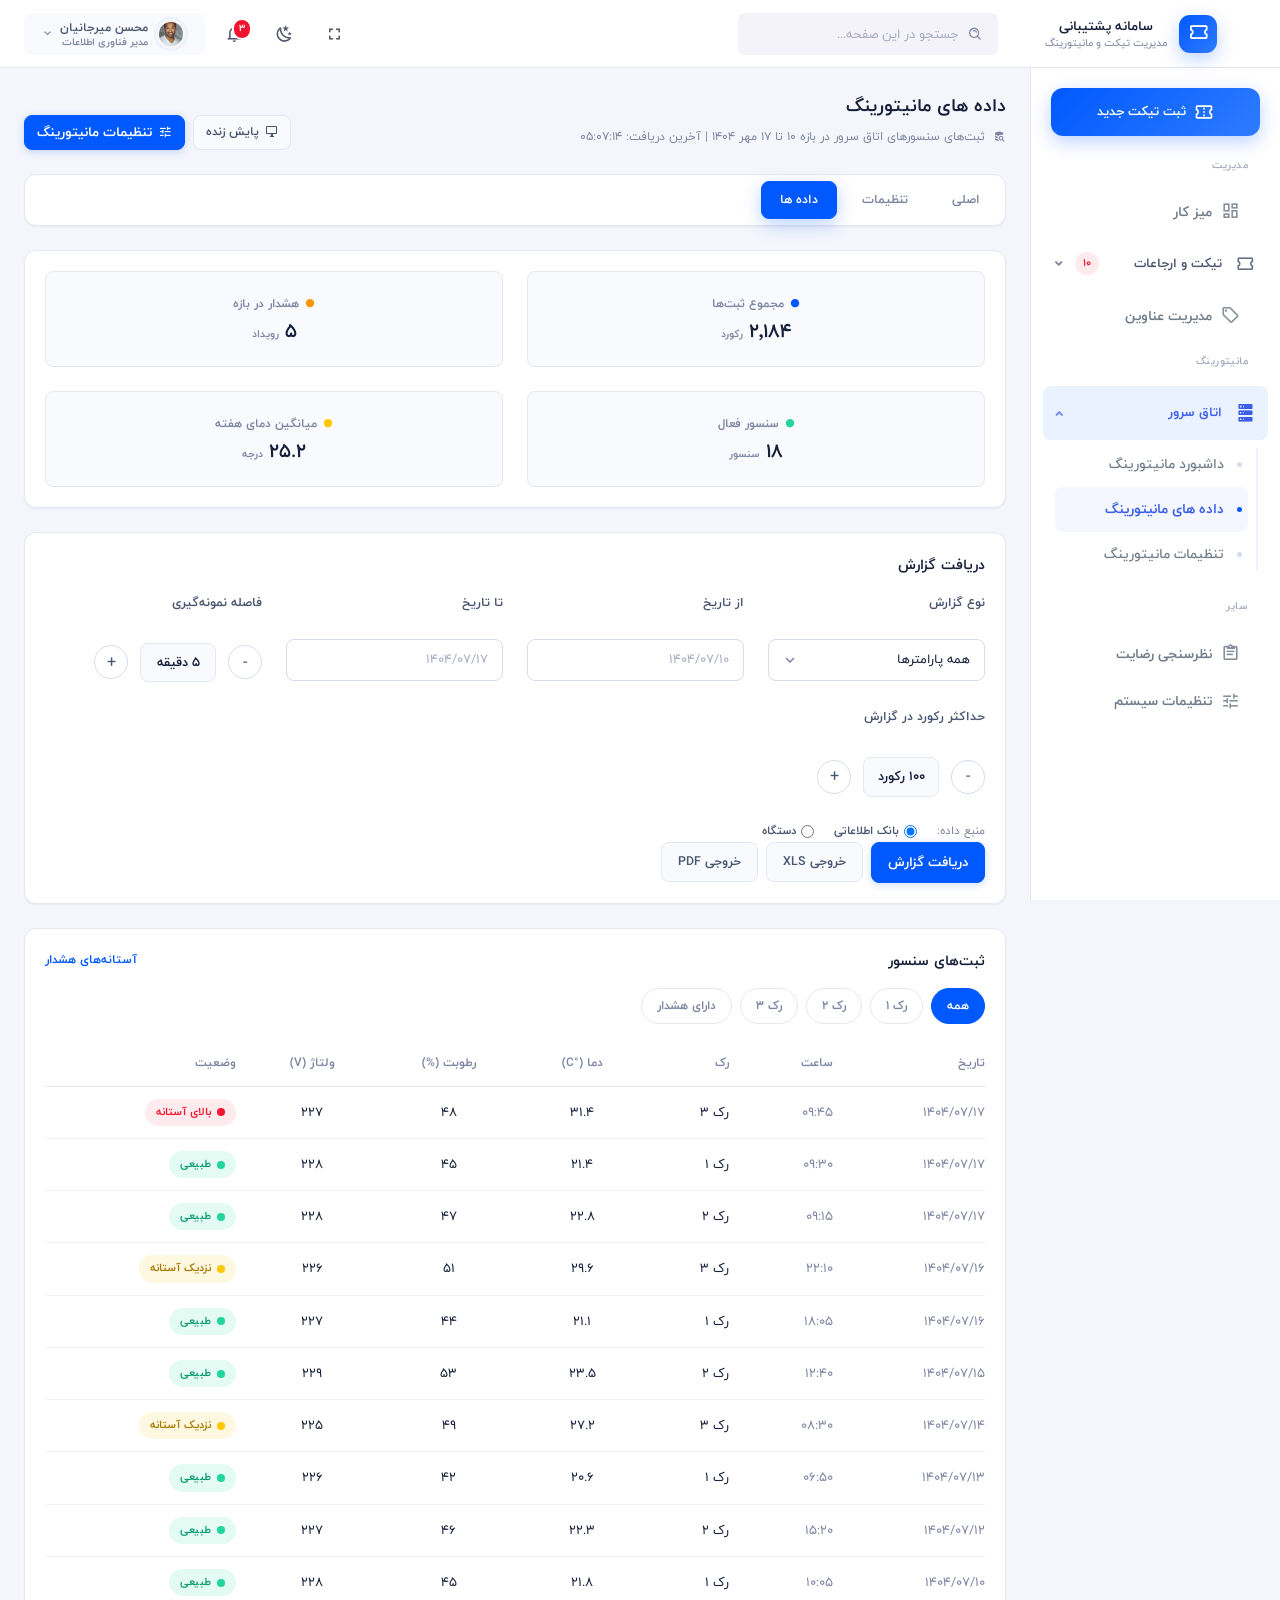
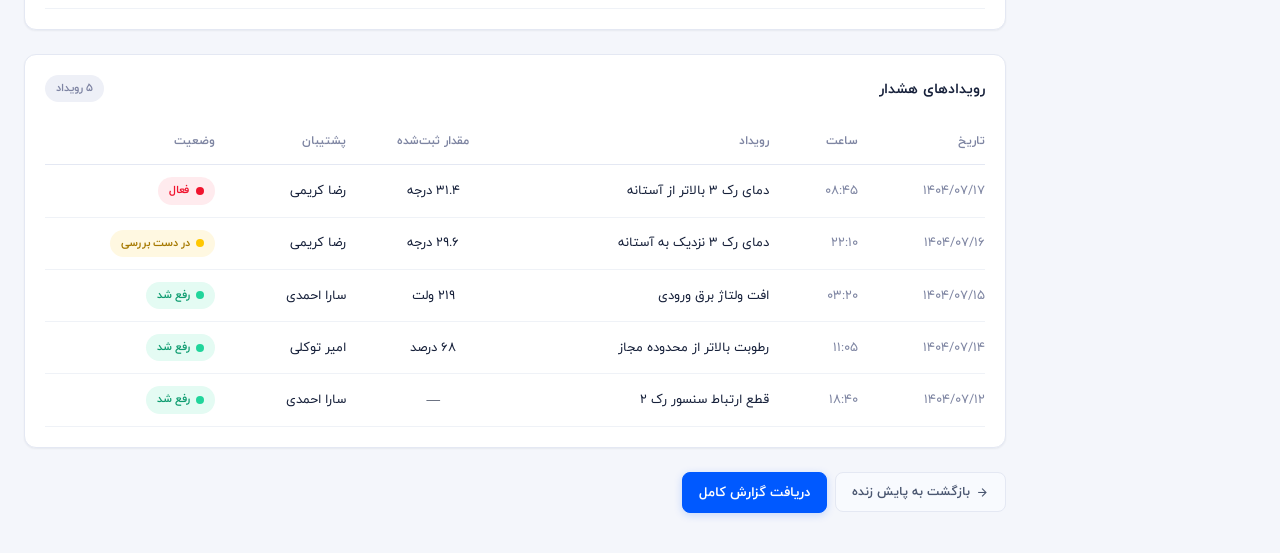
==== monitoring-data.html @ 2d871c05 "Add support dashboard: pages, shared design system and README" ====
<!DOCTYPE html>
<html lang="fa" dir="rtl">

<head>
    <meta charset="utf-8">
    <meta name="viewport" content="width=device-width, initial-scale=1.0">
    <title>داده های مانیتورینگ | سامانه مدیریت تیکت و مانیتورینگ</title>
    <meta name="description" content="داده‌های ثبت‌شده سنسورها و آستانه‌های هشدار اتاق سرور در بازه‌های زمانی مختلف.">
    <meta name="author" content="con.dev">
    <meta name="theme-color" content="#0059FF">

    <meta property="og:type" content="website">
    <meta property="og:locale" content="fa_IR">
    <meta property="og:title" content="داده های مانیتورینگ | سامانه مدیریت تیکت و مانیتورینگ">
    <meta property="og:description" content="داده‌های ثبت‌شده سنسورها و آستانه‌های هشدار اتاق سرور در بازه‌های زمانی مختلف.">

    <link rel="shortcut icon" href="assets/images/favicon.ico">

    <script>
        /* انتخاب طرح پیش از رندر شدن صفحه تا پرش رنگ (flash) نداشته باشیم */
        (function () {
            var dark = false;
            try { dark = localStorage.getItem('db-theme') === 'dark'; } catch (e) {}
            document.write('<link href="assets/css/' + (dark ? 'bootstrap-dark.min.css' : 'bootstrap.min.css') + '" id="bootstrap-style" rel="stylesheet" type="text/css">');
            document.write('<link href="assets/css/' + (dark ? 'app-dark.css' : 'app.css') + '" id="app-style" rel="stylesheet" type="text/css">');
        })();
    </script>

    <link href="assets/css/icons.css" rel="stylesheet" type="text/css">
    <link href="assets/css/theme.css" rel="stylesheet" type="text/css">
    <link href="assets/css/jalalidatepicker.min.css" rel="stylesheet" type="text/css">
</head>

<body data-layout="vertical" data-topbar="light" data-mobile-nav="on" class="page-monitoring-data">

    <!-- ناوبری پایین صفحه در حالت موبایل -->
    <nav class="navigation-bottom mobile-display" aria-label="ناوبری موبایل">
        <a class="nav-btm-item" href="index.html"><i class="mdi mdi-view-dashboard-outline"></i><span>میز کار</span></a>
        <a class="nav-btm-item" href="tickets.html"><i class="mdi mdi-ticket-outline"></i><span>تیکت ها</span></a>
        <a class="nav-btm-item" href="monitoring.html"><i class="mdi mdi-server"></i><span>مانیتورینگ</span></a>
        <a class="nav-btm-item" href="subjects.html"><i class="mdi mdi-tag-outline"></i><span>عناوین</span></a>
        <a class="nav-btm-item" href="settings.html"><i class="mdi mdi-tune"></i><span>تنظیمات</span></a>
    </nav>
    <div class="navigation-plus mobile-display">
        <a href="ticket-new.html" title="ثبت تیکت جدید" aria-label="ثبت تیکت جدید">
            <svg viewBox="0 0 24 24"><path fill="currentColor" d="M17,13H13V17H11V13H7V11H11V7H13V11H17M12,2A10,10 0 0,0 2,12A10,10 0 0,0 12,22A10,10 0 0,0 22,12A10,10 0 0,0 12,2Z"/></svg>
        </a>
    </div>

    <div class="container-fluid">
        <!-- Begin page -->
        <div id="layout-wrapper">

            <!-- ========== Topbar ========== -->
            <header id="page-topbar">
                <div class="navbar-header">

                    <div class="topbar-side topbar-side-start">
                        <div class="navbar-brand-box">
                            <a href="index.html" class="brand-link">
                                <span class="brand-mark"><i class="mdi mdi-ticket-outline"></i></span>
                                <span class="brand-text">
                                    <strong>سامانه پشتیبانی</strong>
                                    <small>مدیریت تیکت و مانیتورینگ</small>
                                </span>
                            </a>
                        </div>

                        <button type="button" class="btn header-item noti-icon" id="vertical-menu-btn"
                            aria-label="باز و بسته کردن منو">
                            <i class="fa fa-fw fa-bars"></i>
                        </button>

                        <form class="app-search d-none d-lg-inline-block" role="search" onsubmit="return false;">
                            <div class="position-relative">
                                <input type="text" class="form-control" placeholder="جستجو در این صفحه..."
                                    aria-label="جستجو" autocomplete="off">
                                <span class="bx bx-search-alt"></span>
                            </div>
                        </form>
                    </div>

                    <div class="topbar-side topbar-side-end">
                        <h3 class="topbar-page-title d-lg-none">داده های مانیتورینگ</h3>

                        <button type="button" class="btn header-item noti-icon d-lg-none" data-search-toggle
                            aria-label="جستجو">
                            <i class="mdi mdi-magnify"></i>
                        </button>



                        <button type="button" class="btn header-item noti-icon d-none d-lg-inline-flex"
                            data-toggle="fullscreen" aria-label="تمام صفحه">
                            <i class="mdi mdi-fullscreen"></i>
                        </button>

                        <button type="button" class="btn header-item noti-icon" id="theme-toggle"
                            aria-label="تغییر طرح روشن و تیره" title="تغییر طرح روشن و تیره">
                            <i class="mdi mdi-weather-night"></i>
                        </button>

                        <div class="dropdown d-inline-block">
                            <button type="button" class="btn header-item noti-icon waves-effect"
                                id="page-header-notifications-dropdown" data-toggle="dropdown" aria-haspopup="true"
                                aria-expanded="false" aria-label="اعلان ها">
                                <i class="mdi mdi-bell-outline"></i>
                                <span class="badge badge-danger badge-pill">۳</span>
                            </button>
                            <div class="dropdown-menu dropdown-menu-lg dropdown-menu-right p-0"
                                aria-labelledby="page-header-notifications-dropdown">
                                <div class="p-3">
                                    <div class="row align-items-center">
                                        <div class="col">
                                            <h6 class="m-0">اعلان ها</h6>
                                        </div>
                                        <div class="col-auto">
                                            <a href="tickets.html" class="small">مشاهده همه</a>
                                        </div>
                                    </div>
                                </div>
                                <div data-simplebar style="max-height: 280px;">
                                    <a href="tickets.html" class="text-reset notification-item">
                                        <div class="media">
                                            <div class="avatar-xs mr-3">
                                                <span class="avatar-title bg-primary rounded-circle font-size-16">
                                                    <i class="mdi mdi-ticket-outline"></i>
                                                </span>
                                            </div>
                                            <div class="media-body">
                                                <h6 class="mt-0 mb-1">تیکت جدید #۳۱۹۹۲ ثبت شد</h6>
                                                <div class="font-size-12 text-muted">
                                                    <p class="mb-1">نصب نرم‌افزار حسابداری روی سیستم واحد مالی</p>
                                                    <p class="mb-0"><i class="mdi mdi-clock-outline"></i> ۴ دقیقه پیش</p>
                                                </div>
                                            </div>
                                        </div>
                                    </a>
                                    <a href="referrals.html" class="text-reset notification-item">
                                        <div class="media">
                                            <img src="assets/images/users/avatar-6.jpg" class="mr-3 rounded-circle avatar-xs"
                                                alt="تصویر کاربر">
                                            <div class="media-body">
                                                <h6 class="mt-0 mb-1">تیکت #۳۱۹۵۸ به شما ارجاع شد</h6>
                                                <div class="font-size-12 text-muted">
                                                    <p class="mb-1">سارا احمدی درخواست بررسی قطعی شبکه را ارجاع داد</p>
                                                    <p class="mb-0"><i class="mdi mdi-clock-outline"></i> ۳۲ دقیقه پیش</p>
                                                </div>
                                            </div>
                                        </div>
                                    </a>
                                    <a href="monitoring.html" class="text-reset notification-item">
                                        <div class="media">
                                            <div class="avatar-xs mr-3">
                                                <span class="avatar-title bg-danger rounded-circle font-size-16">
                                                    <i class="mdi mdi-alert-outline"></i>
                                                </span>
                                            </div>
                                            <div class="media-body">
                                                <h6 class="mt-0 mb-1">هشدار دمای رک ۳</h6>
                                                <div class="font-size-12 text-muted">
                                                    <p class="mb-1">دمای رک از آستانه تعیین‌شده عبور کرد (۳۱.۴ درجه)</p>
                                                    <p class="mb-0"><i class="mdi mdi-clock-outline"></i> ۱ ساعت پیش</p>
                                                </div>
                                            </div>
                                        </div>
                                    </a>
                                    <a href="tickets.html" class="text-reset notification-item">
                                        <div class="media">
                                            <img src="assets/images/users/avatar-4.jpg" class="mr-3 rounded-circle avatar-xs"
                                                alt="تصویر کاربر">
                                            <div class="media-body">
                                                <h6 class="mt-0 mb-1">تیکت #۳۱۸۷۰ بسته شد</h6>
                                                <div class="font-size-12 text-muted">
                                                    <p class="mb-1">رضا کریمی مشکل پیکربندی صندوق پست الکترونیک را بست</p>
                                                    <p class="mb-0"><i class="mdi mdi-clock-outline"></i> ۲ ساعت پیش</p>
                                                </div>
                                            </div>
                                        </div>
                                    </a>
                                </div>
                                <div class="p-2 border-top">
                                    <a class="btn btn-sm btn-link font-size-14 btn-block text-center"
                                        href="tickets.html">
                                        <i class="mdi mdi-arrow-right-circle mr-1"></i> مشاهده همه اعلان ها
                                    </a>
                                </div>
                            </div>
                        </div>

                        <div class="dropdown d-inline-block">
                            <button type="button" class="btn header-item waves-effect user-chip"
                                id="page-header-user-dropdown" data-toggle="dropdown" aria-haspopup="true"
                                aria-expanded="false">
                                <img class="rounded-circle header-profile-user" src="assets/images/users/avatar-2.jpg"
                                    alt="تصویر کاربر">
                                <span class="user-chip-meta">
                                    <span class="user-name">محسن میرجانیان</span>
                                    <span class="user-role">مدیر فناوری اطلاعات</span>
                                </span>
                                <i class="mdi mdi-chevron-down d-none d-lg-inline-block gray-color"></i>
                            </button>
                            <div class="dropdown-menu dropdown-menu-right">
                                <a class="dropdown-item" href="https://www.instagram.com/con.dev" target="_blank" rel="noopener">
                                    <i class="bx bx-user font-size-16 align-middle mr-1"></i> پروفایل</a>
                                <a class="dropdown-item" href="tickets.html">
                                    <i class="bx bx-message font-size-16 align-middle mr-1"></i> پیام ها</a>
                                <a class="dropdown-item" href="settings.html">
                                    <i class="bx bx-wrench font-size-16 align-middle mr-1"></i> تنظیمات</a>
                                <div class="dropdown-divider"></div>
                                <a class="dropdown-item" href="https://cv.condev.ir/#/fa" target="_blank" rel="noopener">
                                    <i class="bx bx-lock-open font-size-16 align-middle mr-1"></i> تغییر رمز عبور</a>
                            </div>
                        </div>
                    </div>

                </div>
            </header>


                        <!-- ========== Left Sidebar Start ========== -->
            <div class="vertical-menu overflow-hidden">
                <div class="sidebar-scroll" data-simplebar>
                    <div class="sidebar-cta">
                        <a href="ticket-new.html" class="btn-submit-ticket">
                            <svg viewBox="0 0 24 24"><path fill="currentColor" d="M22 10V6C22 4.89 21.1 4 20 4H4C2.9 4 2 4.89 2 6V10C3.11 10 4 10.9 4 12S3.11 14 2 14V18C2 19.1 2.9 20 4 20H20C21.1 20 22 19.1 22 18V14C20.9 14 20 13.1 20 12S20.9 10 22 10M20 8.54C18.81 9.23 18 10.53 18 12S18.81 14.77 20 15.46V18H4V15.46C5.19 14.77 6 13.47 6 12C6 10.5 5.2 9.23 4 8.54L4 6H20V8.54M11 15H13V17H11M11 11H13V13H11M11 7H13V9H11Z"/></svg>
                            ثبت تیکت جدید
                        </a>
                    </div>

                    <div id="sidebar-menu">
                        <ul class="dash-menu">
                            <li class="menu-title">مدیریت</li>

                            <li class="nav-item">
                                <a class="nav-link" href="index.html">
                                    <i class="mdi mdi-view-dashboard-outline"></i>
                                    <span class="nav-label">میز کار</span>
                                </a>
                            </li>

                            <li class="nav-item has-children">
                                <button type="button" class="nav-link nav-toggle" aria-expanded="false">
                                    <i class="mdi mdi-ticket-outline"></i>
                                    <span class="nav-label">تیکت و ارجاعات</span>
                                    <span class="nav-badge">۱۰</span>
                                    <i class="fa fa-angle-down nav-arrow"></i>
                                </button>
                                <ul class="nav-sub">
                                    <li><a href="tickets.html">لیست تیکت ها</a></li>
                                    <li><a href="ticket-new.html">ثبت تیکت جدید</a></li>
                                    <li><a href="referrals.html">ارجاع تیکت</a></li>
                                </ul>
                            </li>

                            <li class="nav-item">
                                <a class="nav-link" href="subjects.html">
                                    <i class="mdi mdi-tag-outline"></i>
                                    <span class="nav-label">مدیریت عناوین</span>
                                </a>
                            </li>

                            <li class="menu-title">مانیتورینگ</li>

                            <li class="nav-item has-children">
                                <button type="button" class="nav-link nav-toggle" aria-expanded="false">
                                    <i class="mdi mdi-server"></i>
                                    <span class="nav-label">اتاق سرور</span>
                                    <i class="fa fa-angle-down nav-arrow"></i>
                                </button>
                                <ul class="nav-sub">
                                    <li><a href="monitoring.html">داشبورد مانیتورینگ</a></li>
                                    <li><a href="monitoring-data.html">داده های مانیتورینگ</a></li>
                                    <li><a href="monitoring-settings.html">تنظیمات مانیتورینگ</a></li>
                                </ul>
                            </li>

                            <li class="menu-title">سایر</li>

                            <li class="nav-item">
                                <a class="nav-link" href="survey.html">
                                    <i class="mdi mdi-clipboard-text-outline"></i>
                                    <span class="nav-label">نظرسنجی رضایت</span>
                                </a>
                            </li>

                            <li class="nav-item">
                                <a class="nav-link" href="settings.html">
                                    <i class="mdi mdi-tune"></i>
                                    <span class="nav-label">تنظیمات سیستم</span>
                                </a>
                            </li>
                        </ul>

                </div>
            </div>
            </div>
            <!-- Left Sidebar End -->


            <!-- ============================================================== -->
            <!-- Start right Content here -->
            <!-- ============================================================== -->
            <div class="main-content">

                <section class="page-content">

                <!-- سرصفحه صفحه -->
                <div class="page-head">
                    <div>
                        <h4 class="page-title">داده های مانیتورینگ</h4>
                        <p class="page-subtitle">
                            <i class="mdi mdi-database-search mr-1"></i>
                            ثبت‌های سنسورهای اتاق سرور در بازه ۱۰ تا ۱۷ مهر ۱۴۰۴
                            <span class="text-muted">|</span> آخرین دریافت: <span data-live-clock>--:--:--</span>
                        </p>
                    </div>
                    <div class="page-head-actions">
                        <a href="monitoring.html" class="btn btn-light btn-sm">
                            <i class="mdi mdi-monitor mr-1"></i> پایش زنده
                        </a>
                        <a href="monitoring-settings.html" class="btn btn-primary btn-sm">
                            <i class="mdi mdi-tune mr-1"></i> تنظیمات مانیتورینگ
                        </a>
                    </div>
                </div>

                <!-- نوار انتخاب بخش‌های ماژول -->
                <section class="w-100 Button_Container">
                    <div class="w-100 p-4">
                        <div class="view-switch-tabs d-none d-lg-flex">
                            <a href="monitoring.html" class="btn Pointer">اصلی</a>
                            <a href="monitoring-settings.html" class="btn Pointer">تنظیمات</a>
                            <span class="btn Pointer selectedButton" aria-current="page">داده ها</span>
                        </div>

                        <select class="form-control form-control-lg d-block d-lg-none"
                            onchange="var v=this.value;if(v){window.location.href=v;}">
                            <option value="" selected>داده ها</option>
                            <option value="monitoring.html">اصلی</option>
                            <option value="monitoring-settings.html">تنظیمات</option>
                        </select>
                    </div>
                </section>

                <!-- خلاصه آمار بازه -->
                <div class="card">
                    <div class="card-body">
                        <div class="stat-grid stat-grid-4">
                            <div class="col-md-3 col-6">
                                <div class="stat-item">
                                    <p class="stat-label"><i class="mdi mdi-circle blue-color"></i> مجموع ثبت‌ها</p>
                                    <h5 class="stat-value">۲٬۱۸۴ <small>رکورد</small></h5>
                                </div>
                            </div>
                            <div class="col-md-3 col-6">
                                <div class="stat-item">
                                    <p class="stat-label"><i class="mdi mdi-circle orange-color"></i> هشدار در بازه</p>
                                    <h5 class="stat-value">۵ <small>رویداد</small></h5>
                                </div>
                            </div>
                            <div class="col-md-3 col-6">
                                <div class="stat-item">
                                    <p class="stat-label"><i class="mdi mdi-circle green-color"></i> سنسور فعال</p>
                                    <h5 class="stat-value">۱۸ <small>سنسور</small></h5>
                                </div>
                            </div>
                            <div class="col-md-3 col-6">
                                <div class="stat-item">
                                    <p class="stat-label"><i class="mdi mdi-circle yellow-color"></i> میانگین دمای هفته</p>
                                    <h5 class="stat-value">۲۵.۲ <small>درجه</small></h5>
                                </div>
                            </div>
                        </div>
                    </div>
                </div>

                <!-- فرم دریافت گزارش -->
                <div class="card">
                    <div class="card-head">
                        <h5 class="card-title mb-0">دریافت گزارش</h5>
                    </div>
                    <div class="card-body">
                        <div class="row">
                            <div class="col-lg-3 col-md-6 mb-3 mb-lg-0">
                                <label class="d-block mb-1" for="dataReportParam">نوع گزارش</label>
                                <select id="dataReportParam" name="dataReportParam" class="form-control">
                                    <option selected>همه پارامترها</option>
                                    <option>دما</option>
                                    <option>رطوبت</option>
                                    <option>ولتاژ برق</option>
                                    <option>ظرفیت UPS</option>
                                    <option>جریان هوا</option>
                                </select>
                            </div>
                            <div class="col-lg-3 col-md-6 mb-3 mb-lg-0">
                                <label class="d-block mb-1" for="dataReportStart">از تاریخ</label>
                                <input type="text" data-jdp id="dataReportStart" name="dataReportStart"
                                    placeholder="۱۴۰۴/۰۷/۱۰" class="form-control">
                            </div>
                            <div class="col-lg-3 col-md-6 mb-3 mb-lg-0">
                                <label class="d-block mb-1" for="dataReportEnd">تا تاریخ</label>
                                <input type="text" data-jdp id="dataReportEnd" name="dataReportEnd"
                                    placeholder="۱۴۰۴/۰۷/۱۷" class="form-control">
                            </div>
                            <div class="col-lg-3 col-md-6 mb-3 mb-lg-0">
                                <label class="d-block mb-1">فاصله نمونه‌گیری</label>
                                <div class="counter-widget" data-counter data-min="1" data-max="60" data-step="1"
                                    data-unit="دقیقه">
                                    <button type="button" class="counter-btn minus" aria-label="کاهش">-</button>
                                    <span class="counter-value">۵ دقیقه</span>
                                    <button type="button" class="counter-btn plus" aria-label="افزایش">+</button>
                                </div>
                            </div>
                            <div class="col-lg-3 col-md-6 mb-3 mb-lg-0">
                                <label class="d-block mb-1">حداکثر رکورد در گزارش</label>
                                <div class="counter-widget" data-counter data-min="10" data-max="500" data-step="10"
                                    data-unit="رکورد">
                                    <button type="button" class="counter-btn minus" aria-label="کاهش">-</button>
                                    <span class="counter-value">۱۰۰ رکورد</span>
                                    <button type="button" class="counter-btn plus" aria-label="افزایش">+</button>
                                </div>
                            </div>
                        </div>

                        <div class="field-row mt-4 mb-4">
                            <span class="text-muted font-size-12 mr-lg-3">منبع داده:</span>
                            <div class="form-check form-check-inline">
                                <input class="form-check-input" type="radio" name="dataSource" id="dataSourceDb"
                                    checked>
                                <label class="form-check-label font-size-12" for="dataSourceDb">بانک
                                    اطلاعاتی</label>
                            </div>
                            <div class="form-check form-check-inline">
                                <input class="form-check-input" type="radio" name="dataSource" id="dataSourceDev">
                                <label class="form-check-label font-size-12" for="dataSourceDev">دستگاه</label>
                            </div>
                        </div>

                        <div class="btn-row">
                            <a class="btn btn-primary" href="https://www.instagram.com/con.dev" target="_blank" rel="noopener">دریافت
                                گزارش</a>
                            <a class="btn btn-light" href="https://cv.condev.ir/#/fa" target="_blank" rel="noopener">خروجی XLS</a>
                            <a class="btn btn-light" href="https://www.instagram.com/con.dev" target="_blank" rel="noopener">خروجی PDF</a>
                        </div>
                    </div>
                </div>

                <!-- ثبت‌های سنسور با فیلتر -->
                <div class="card">
                    <div class="card-head">
                        <h5 class="card-title mb-0">ثبت‌های سنسور</h5>
                        <a href="monitoring-settings.html" class="link-more">آستانه‌های هشدار</a>
                    </div>
                    <div class="card-body">
                        <div class="filter-pills mb-3" data-filter-target="#sensorLogBody tr"
                            data-empty-target="#sensorLogEmpty">
                            <button type="button" class="pill active" data-filter="all">همه</button>
                            <button type="button" class="pill" data-filter="r1">رک ۱</button>
                            <button type="button" class="pill" data-filter="r2">رک ۲</button>
                            <button type="button" class="pill" data-filter="r3">رک ۳</button>
                            <button type="button" class="pill" data-filter="alert">دارای هشدار</button>
                        </div>

                        <div class="table-responsive">
                            <table class="table table-hover align-middle">
                                <thead>
                                    <tr>
                                        <th>تاریخ</th>
                                        <th>ساعت</th>
                                        <th>رک</th>
                                        <th class="text-center">دما (°C)</th>
                                        <th class="text-center">رطوبت (%)</th>
                                        <th class="text-center">ولتاژ (V)</th>
                                        <th>وضعیت</th>
                                    </tr>
                                </thead>
                                <tbody id="sensorLogBody">
                                    <tr data-status="alert">
                                        <td class="gray-color">۱۴۰۴/۰۷/۱۷</td>
                                        <td class="gray-color">۰۹:۴۵</td>
                                        <td>رک ۳</td>
                                        <td class="text-center">۳۱.۴</td>
                                        <td class="text-center">۴۸</td>
                                        <td class="text-center">۲۲۷</td>
                                        <td><span class="badge badge-soft-danger"><span
                                                class="status-dot bg-danger"></span>بالای آستانه</span></td>
                                    </tr>
                                    <tr data-status="r1">
                                        <td class="gray-color">۱۴۰۴/۰۷/۱۷</td>
                                        <td class="gray-color">۰۹:۳۰</td>
                                        <td>رک ۱</td>
                                        <td class="text-center">۲۱.۴</td>
                                        <td class="text-center">۴۵</td>
                                        <td class="text-center">۲۲۸</td>
                                        <td><span class="badge badge-soft-success"><span
                                                class="status-dot bg-success"></span>طبیعی</span></td>
                                    </tr>
                                    <tr data-status="r2">
                                        <td class="gray-color">۱۴۰۴/۰۷/۱۷</td>
                                        <td class="gray-color">۰۹:۱۵</td>
                                        <td>رک ۲</td>
                                        <td class="text-center">۲۲.۸</td>
                                        <td class="text-center">۴۷</td>
                                        <td class="text-center">۲۲۸</td>
                                        <td><span class="badge badge-soft-success"><span
                                                class="status-dot bg-success"></span>طبیعی</span></td>
                                    </tr>
                                    <tr data-status="alert">
                                        <td class="gray-color">۱۴۰۴/۰۷/۱۶</td>
                                        <td class="gray-color">۲۲:۱۰</td>
                                        <td>رک ۳</td>
                                        <td class="text-center">۲۹.۶</td>
                                        <td class="text-center">۵۱</td>
                                        <td class="text-center">۲۲۶</td>
                                        <td><span class="badge badge-soft-warning"><span
                                                class="status-dot bg-warning"></span>نزدیک آستانه</span></td>
                                    </tr>
                                    <tr data-status="r1">
                                        <td class="gray-color">۱۴۰۴/۰۷/۱۶</td>
                                        <td class="gray-color">۱۸:۰۵</td>
                                        <td>رک ۱</td>
                                        <td class="text-center">۲۱.۱</td>
                                        <td class="text-center">۴۴</td>
                                        <td class="text-center">۲۲۷</td>
                                        <td><span class="badge badge-soft-success"><span
                                                class="status-dot bg-success"></span>طبیعی</span></td>
                                    </tr>
                                    <tr data-status="r2">
                                        <td class="gray-color">۱۴۰۴/۰۷/۱۵</td>
                                        <td class="gray-color">۱۲:۴۰</td>
                                        <td>رک ۲</td>
                                        <td class="text-center">۲۳.۵</td>
                                        <td class="text-center">۵۳</td>
                                        <td class="text-center">۲۲۹</td>
                                        <td><span class="badge badge-soft-success"><span
                                                class="status-dot bg-success"></span>طبیعی</span></td>
                                    </tr>
                                    <tr data-status="r3">
                                        <td class="gray-color">۱۴۰۴/۰۷/۱۴</td>
                                        <td class="gray-color">۰۸:۳۰</td>
                                        <td>رک ۳</td>
                                        <td class="text-center">۲۷.۲</td>
                                        <td class="text-center">۴۹</td>
                                        <td class="text-center">۲۲۵</td>
                                        <td><span class="badge badge-soft-warning"><span
                                                class="status-dot bg-warning"></span>نزدیک آستانه</span></td>
                                    </tr>
                                    <tr data-status="r1">
                                        <td class="gray-color">۱۴۰۴/۰۷/۱۳</td>
                                        <td class="gray-color">۰۶:۵۰</td>
                                        <td>رک ۱</td>
                                        <td class="text-center">۲۰.۶</td>
                                        <td class="text-center">۴۲</td>
                                        <td class="text-center">۲۲۶</td>
                                        <td><span class="badge badge-soft-success"><span
                                                class="status-dot bg-success"></span>طبیعی</span></td>
                                    </tr>
                                    <tr data-status="r2">
                                        <td class="gray-color">۱۴۰۴/۰۷/۱۲</td>
                                        <td class="gray-color">۱۵:۲۰</td>
                                        <td>رک ۲</td>
                                        <td class="text-center">۲۲.۳</td>
                                        <td class="text-center">۴۶</td>
                                        <td class="text-center">۲۲۷</td>
                                        <td><span class="badge badge-soft-success"><span
                                                class="status-dot bg-success"></span>طبیعی</span></td>
                                    </tr>
                                    <tr data-status="r1">
                                        <td class="gray-color">۱۴۰۴/۰۷/۱۰</td>
                                        <td class="gray-color">۱۰:۰۵</td>
                                        <td>رک ۱</td>
                                        <td class="text-center">۲۱.۸</td>
                                        <td class="text-center">۴۵</td>
                                        <td class="text-center">۲۲۸</td>
                                        <td><span class="badge badge-soft-success"><span
                                                class="status-dot bg-success"></span>طبیعی</span></td>
                                    </tr>
                                </tbody>
                            </table>
                        </div>
                        <div class="empty-state" id="sensorLogEmpty" style="display:none">
                            <i class="mdi mdi-file-find-outline font-size-24"></i>
                            <p class="mb-0">ثبتی با این فیلتر یافت نشد.</p>
                        </div>
                    </div>
                </div>

                <!-- رویدادهای هشدار -->
                <div class="card">
                    <div class="card-head">
                        <h5 class="card-title mb-0">رویدادهای هشدار</h5>
                        <span class="badge badge-soft-gray">۵ رویداد</span>
                    </div>
                    <div class="card-body">
                        <div class="table-responsive">
                            <table class="table table-hover align-middle">
                                <thead>
                                    <tr>
                                        <th>تاریخ</th>
                                        <th>ساعت</th>
                                        <th>رویداد</th>
                                        <th class="text-center">مقدار ثبت‌شده</th>
                                        <th>پشتیبان</th>
                                        <th>وضعیت</th>
                                    </tr>
                                </thead>
                                <tbody>
                                    <tr>
                                        <td class="gray-color">۱۴۰۴/۰۷/۱۷</td>
                                        <td class="gray-color">۰۸:۴۵</td>
                                        <td>دمای رک ۳ بالاتر از آستانه</td>
                                        <td class="text-center">۳۱.۴ درجه</td>
                                        <td>رضا کریمی</td>
                                        <td><span class="badge badge-soft-danger"><span
                                                class="status-dot bg-danger"></span>فعال</span></td>
                                    </tr>
                                    <tr>
                                        <td class="gray-color">۱۴۰۴/۰۷/۱۶</td>
                                        <td class="gray-color">۲۲:۱۰</td>
                                        <td>دمای رک ۳ نزدیک به آستانه</td>
                                        <td class="text-center">۲۹.۶ درجه</td>
                                        <td>رضا کریمی</td>
                                        <td><span class="badge badge-soft-warning"><span
                                                class="status-dot bg-warning"></span>در دست بررسی</span></td>
                                    </tr>
                                    <tr>
                                        <td class="gray-color">۱۴۰۴/۰۷/۱۵</td>
                                        <td class="gray-color">۰۳:۲۰</td>
                                        <td>افت ولتاژ برق ورودی</td>
                                        <td class="text-center">۲۱۹ ولت</td>
                                        <td>سارا احمدی</td>
                                        <td><span class="badge badge-soft-success"><span
                                                class="status-dot bg-success"></span>رفع شد</span></td>
                                    </tr>
                                    <tr>
                                        <td class="gray-color">۱۴۰۴/۰۷/۱۴</td>
                                        <td class="gray-color">۱۱:۰۵</td>
                                        <td>رطوبت بالاتر از محدوده مجاز</td>
                                        <td class="text-center">۶۸ درصد</td>
                                        <td>امیر توکلی</td>
                                        <td><span class="badge badge-soft-success"><span
                                                class="status-dot bg-success"></span>رفع شد</span></td>
                                    </tr>
                                    <tr>
                                        <td class="gray-color">۱۴۰۴/۰۷/۱۲</td>
                                        <td class="gray-color">۱۸:۴۰</td>
                                        <td>قطع ارتباط سنسور رک ۲</td>
                                        <td class="text-center">—</td>
                                        <td>سارا احمدی</td>
                                        <td><span class="badge badge-soft-success"><span
                                                class="status-dot bg-success"></span>رفع شد</span></td>
                                    </tr>
                                </tbody>
                            </table>
                        </div>
                    </div>
                </div>

                <div class="btn-row">
                    <a href="monitoring.html" class="btn btn-light">
                        <i class="mdi mdi-arrow-right mr-1"></i> بازگشت به پایش زنده
                    </a>
                    <a class="btn btn-primary" href="https://cv.condev.ir/#/fa" target="_blank" rel="noopener">دریافت گزارش
                        کامل</a>
                </div>

                </section>

            </div>
            <!-- end main content-->

        </div>
        <!-- END layout-wrapper -->

    </div>
    <!-- end container-fluid -->


    <!-- JAVASCRIPT -->
    <script src="assets/libs/jquery/jquery.min.js"></script>
    <script src="assets/libs/bootstrap/js/bootstrap.bundle.min.js"></script>
    <script src="assets/libs/simplebar/simplebar.min.js"></script>
    <script src="assets/libs/node-waves/waves.min.js"></script>
    <!-- انتخاب تاریخ شمسی -->
    <script src="assets/js/pages/jalalidatepicker.min.js"></script>
    <script src="assets/js/pages/monitoring.js"></script>
    <script src="assets/js/app.js"></script>
    <script src="assets/js/dashboard-ui.js"></script>
</body>

</html>
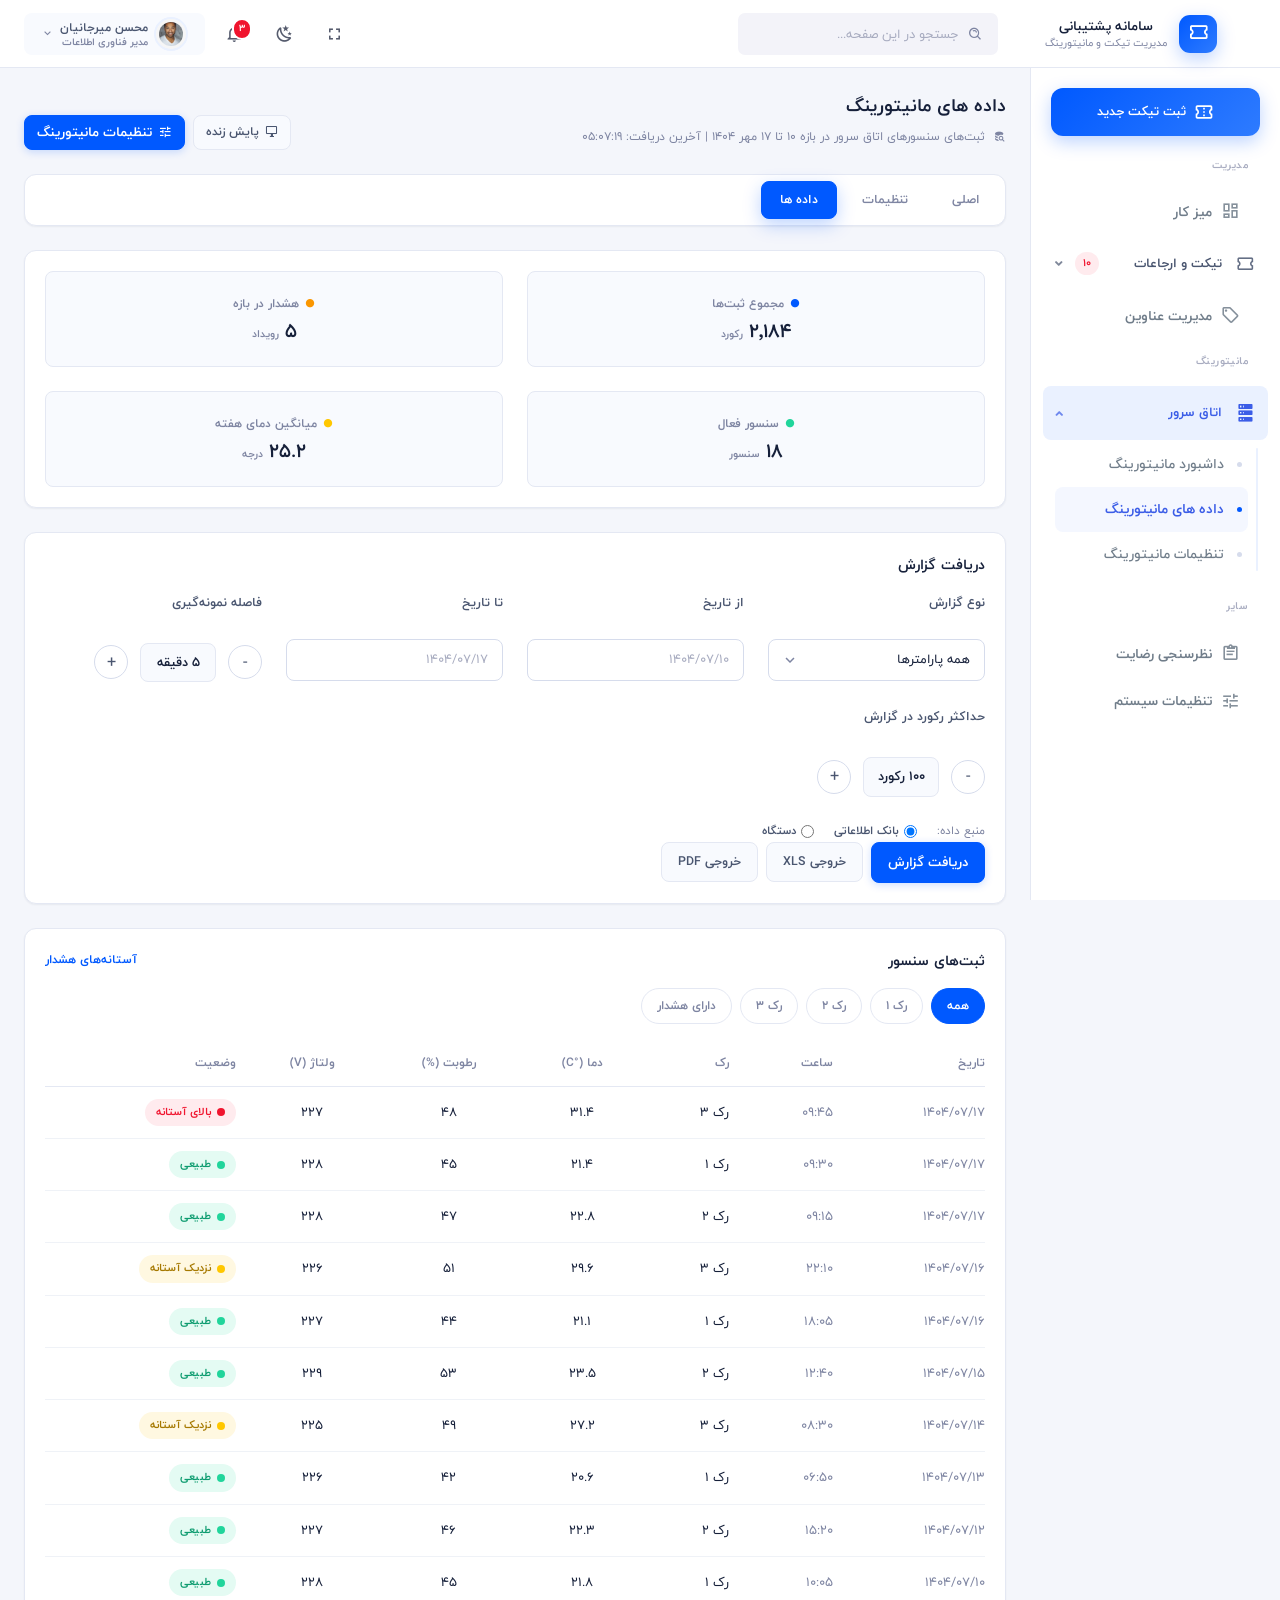
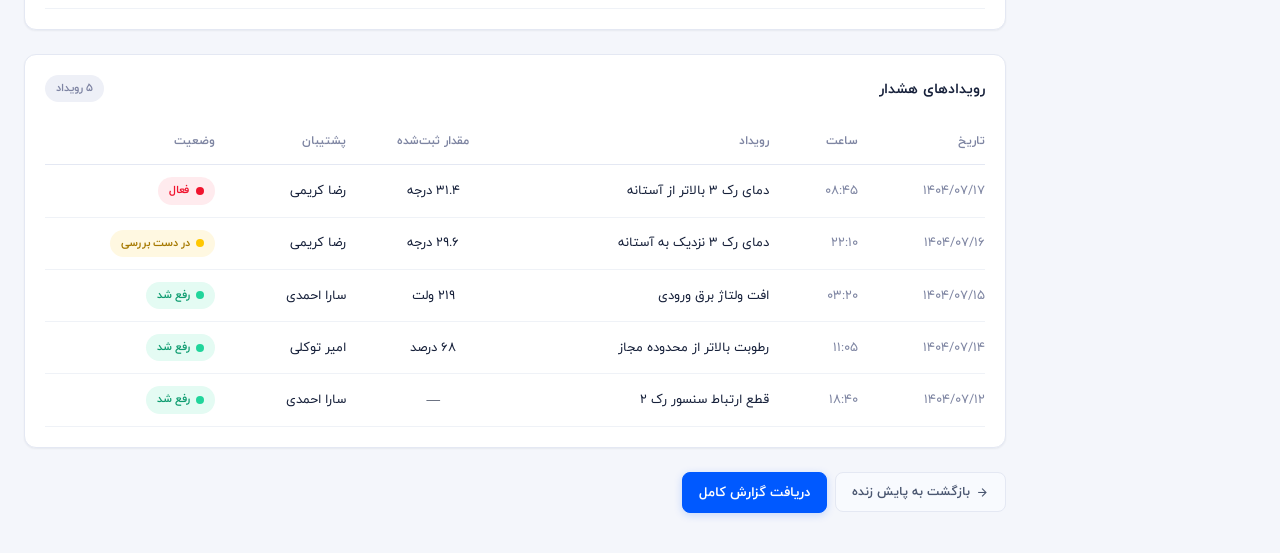
==== commit 0b542b49: "Add per-page SEO: robots.txt, sitemap, brand icon set, OG/Twitter tags, JSON-LD; point Home links at" ====
--- a/monitoring-data.html
+++ b/monitoring-data.html
@@ -4,17 +4,113 @@
 <head>
     <meta charset="utf-8">
     <meta name="viewport" content="width=device-width, initial-scale=1.0">
-    <title>داده های مانیتورینگ | سامانه مدیریت تیکت و مانیتورینگ</title>
-    <meta name="description" content="داده‌های ثبت‌شده سنسورها و آستانه‌های هشدار اتاق سرور در بازه‌های زمانی مختلف.">
+    <title>داده های مانیتورینگ اتاق سرور | سامانه پشتیبانی</title>
+    <meta name="description" content="داده های ثبت شده سنسورها و آستانه های هشدار اتاق سرور در بازه های زمانی مختلف همراه با نمودار مقایسه ای.">
     <meta name="author" content="con.dev">
     <meta name="theme-color" content="#0059FF">
 
+    <link rel="canonical" href="https://dashboard-2-puce.vercel.app/monitoring-data.html">
+    <meta name="robots" content="index, follow, max-image-preview:large, max-snippet:-1, max-video-preview:-1">
+
+    <!-- Icons -->
+    <link rel="icon" href="/favicon.ico" sizes="any">
+    <link rel="icon" type="image/svg+xml" href="/favicon.svg">
+    <link rel="icon" type="image/png" sizes="48x48" href="/assets/images/favicon-48x48.png">
+    <link rel="icon" type="image/png" sizes="96x96" href="/assets/images/favicon-96x96.png">
+    <link rel="icon" type="image/png" sizes="192x192" href="/assets/images/favicon-192x192.png">
+    <link rel="apple-touch-icon" sizes="180x180" href="/apple-touch-icon.png">
+    <link rel="manifest" href="/site.webmanifest">
+
+    <!-- Open Graph -->
     <meta property="og:type" content="website">
+    <meta property="og:site_name" content="سامانه پشتیبانی">
     <meta property="og:locale" content="fa_IR">
-    <meta property="og:title" content="داده های مانیتورینگ | سامانه مدیریت تیکت و مانیتورینگ">
-    <meta property="og:description" content="داده‌های ثبت‌شده سنسورها و آستانه‌های هشدار اتاق سرور در بازه‌های زمانی مختلف.">
-
-    <link rel="shortcut icon" href="assets/images/favicon.ico">
+    <meta property="og:url" content="https://dashboard-2-puce.vercel.app/monitoring-data.html">
+    <meta property="og:title" content="داده های مانیتورینگ اتاق سرور | سامانه پشتیبانی">
+    <meta property="og:description" content="داده های ثبت شده سنسورها و آستانه های هشدار اتاق سرور در بازه های زمانی مختلف همراه با نمودار مقایسه ای.">
+    <meta property="og:image" content="https://dashboard-2-puce.vercel.app/assets/images/og-monitoring-data.png">
+    <meta property="og:image:width" content="1200">
+    <meta property="og:image:height" content="630">
+    <meta property="og:image:alt" content="کارت سامانه پشتیبانی: جدول داده های مانیتورینگ و نمودار مقایسه ای">
+
+    <!-- Twitter -->
+    <meta name="twitter:card" content="summary_large_image">
+    <meta name="twitter:title" content="داده های مانیتورینگ اتاق سرور | سامانه پشتیبانی">
+    <meta name="twitter:description" content="داده های ثبت شده سنسورها و آستانه های هشدار اتاق سرور در بازه های زمانی مختلف همراه با نمودار مقایسه ای.">
+    <meta name="twitter:image" content="https://dashboard-2-puce.vercel.app/assets/images/og-monitoring-data.png">
+    <meta name="twitter:image:alt" content="کارت سامانه پشتیبانی: جدول داده های مانیتورینگ و نمودار مقایسه ای">
+
+    <!-- Structured data -->
+    <script type="application/ld+json">
+    {
+      "@context": "https://schema.org",
+      "@graph": [
+        {
+          "@type": "WebSite",
+          "@id": "https://dashboard-2-puce.vercel.app/#website",
+          "url": "https://dashboard-2-puce.vercel.app/",
+          "name": "سامانه پشتیبانی",
+          "alternateName": "سامانه مدیریت تیکت و مانیتورینگ",
+          "inLanguage": "fa-IR",
+          "publisher": {
+            "@id": "https://dashboard-2-puce.vercel.app/#organization"
+          }
+        },
+        {
+          "@type": "Organization",
+          "@id": "https://dashboard-2-puce.vercel.app/#organization",
+          "name": "سامانه پشتیبانی",
+          "url": "https://dashboard-2-puce.vercel.app/",
+          "logo": {
+            "@type": "ImageObject",
+            "url": "https://dashboard-2-puce.vercel.app/assets/images/favicon-512x512.png",
+            "width": 512,
+            "height": 512
+          },
+          "sameAs": [
+            "https://www.instagram.com/con.dev",
+            "https://cv.condev.ir/#/fa"
+          ]
+        },
+        {
+          "@type": "WebPage",
+          "@id": "https://dashboard-2-puce.vercel.app/monitoring-data.html#webpage",
+          "url": "https://dashboard-2-puce.vercel.app/monitoring-data.html",
+          "name": "داده های مانیتورینگ اتاق سرور | سامانه پشتیبانی",
+          "description": "داده های ثبت شده سنسورها و آستانه های هشدار اتاق سرور در بازه های زمانی مختلف همراه با نمودار مقایسه ای.",
+          "inLanguage": "fa-IR",
+          "isPartOf": {
+            "@id": "https://dashboard-2-puce.vercel.app/#website"
+          },
+          "primaryImageOfPage": {
+            "@type": "ImageObject",
+            "url": "https://dashboard-2-puce.vercel.app/assets/images/og-monitoring-data.png"
+          },
+          "breadcrumb": {
+            "@id": "https://dashboard-2-puce.vercel.app/monitoring-data.html#breadcrumb"
+          }
+        },
+        {
+          "@type": "BreadcrumbList",
+          "@id": "https://dashboard-2-puce.vercel.app/monitoring-data.html#breadcrumb",
+          "itemListElement": [
+            {
+              "@type": "ListItem",
+              "position": 1,
+              "name": "داشبورد",
+              "item": "https://dashboard-2-puce.vercel.app/"
+            },
+            {
+              "@type": "ListItem",
+              "position": 2,
+              "name": "داده های مانیتورینگ"
+            }
+          ]
+        }
+      ]
+    }
+    </script>
+
 
     <script>
         /* انتخاب طرح پیش از رندر شدن صفحه تا پرش رنگ (flash) نداشته باشیم */
@@ -35,7 +131,7 @@
 
     <!-- ناوبری پایین صفحه در حالت موبایل -->
     <nav class="navigation-bottom mobile-display" aria-label="ناوبری موبایل">
-        <a class="nav-btm-item" href="index.html"><i class="mdi mdi-view-dashboard-outline"></i><span>میز کار</span></a>
+        <a class="nav-btm-item" href="/"><i class="mdi mdi-view-dashboard-outline"></i><span>میز کار</span></a>
         <a class="nav-btm-item" href="tickets.html"><i class="mdi mdi-ticket-outline"></i><span>تیکت ها</span></a>
         <a class="nav-btm-item" href="monitoring.html"><i class="mdi mdi-server"></i><span>مانیتورینگ</span></a>
         <a class="nav-btm-item" href="subjects.html"><i class="mdi mdi-tag-outline"></i><span>عناوین</span></a>
@@ -57,7 +153,7 @@
 
                     <div class="topbar-side topbar-side-start">
                         <div class="navbar-brand-box">
-                            <a href="index.html" class="brand-link">
+                            <a href="/" class="brand-link">
                                 <span class="brand-mark"><i class="mdi mdi-ticket-outline"></i></span>
                                 <span class="brand-text">
                                     <strong>سامانه پشتیبانی</strong>
@@ -233,7 +329,7 @@
                             <li class="menu-title">مدیریت</li>
 
                             <li class="nav-item">
-                                <a class="nav-link" href="index.html">
+                                <a class="nav-link" href="/">
                                     <i class="mdi mdi-view-dashboard-outline"></i>
                                     <span class="nav-label">میز کار</span>
                                 </a>
